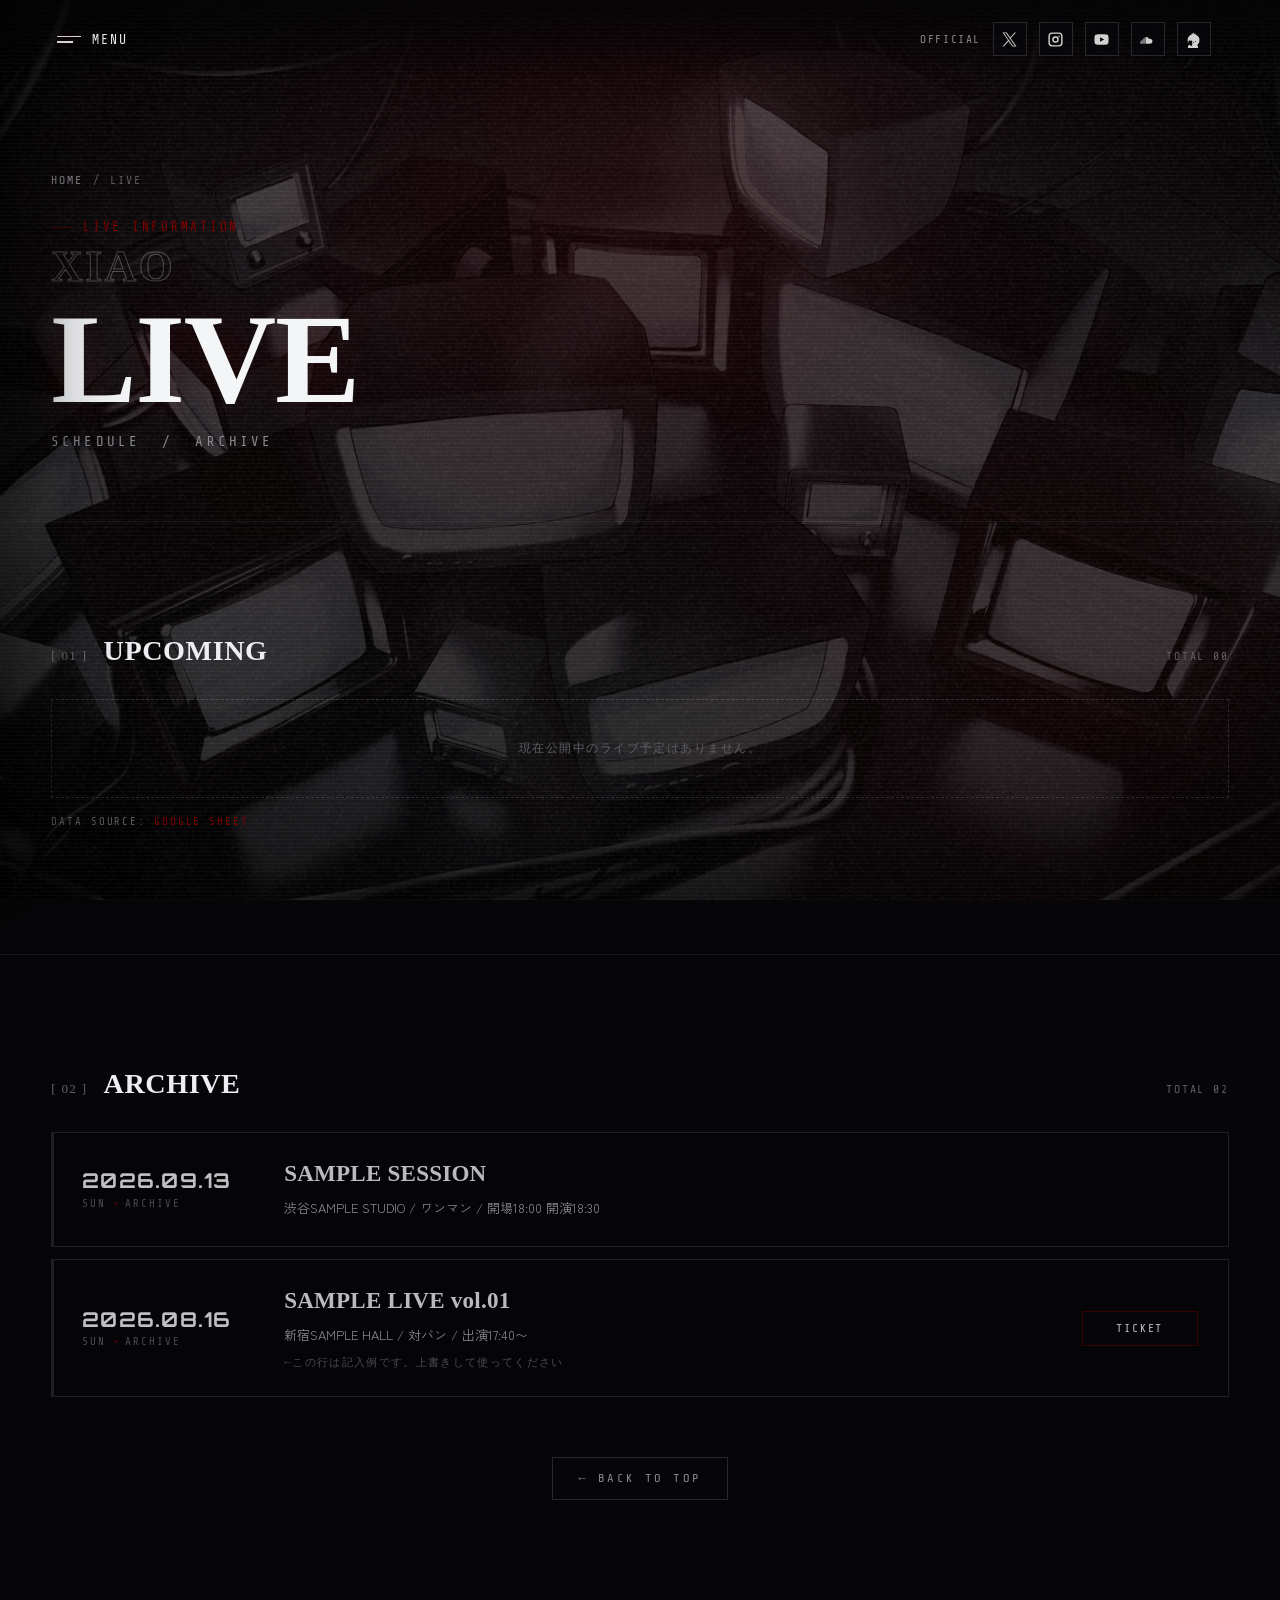
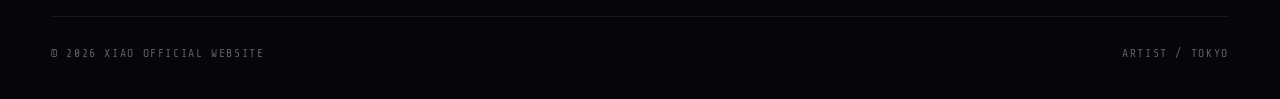
==== live.html @ 0576f621 "feat: Live / Movie / Profile / Contact ページを追加し、ライブ情報をスプレッドシート連携にする - 下層4ページを新設（既存トップの世界観・デザイントークンをその" ====
<!doctype html>
<html lang="ja">
  <head>
    <meta charset="UTF-8" />
    <meta name="viewport" content="width=device-width, initial-scale=1.0" />
    <title>Live | Xiao</title>
    <meta name="description" content="Xiao のライブ出演予定と過去のライブ情報。" />
    <meta property="og:type" content="website" />
    <meta property="og:site_name" content="Xiao Official" />
    <meta property="og:title" content="Live | Xiao" />
    <meta property="og:description" content="Xiao のライブ出演予定と過去のライブ情報。" />
    <meta property="og:url" content="https://xiao-official.com/live.html" />
    <meta property="og:image" content="https://xiao-official.com/images/XiaoOGP.png" />
    <meta name="twitter:card" content="summary_large_image" />
    <meta name="twitter:title" content="Live | Xiao" />
    <meta name="twitter:description" content="Xiao のライブ出演予定と過去のライブ情報。" />
    <meta name="twitter:image" content="https://xiao-official.com/images/XiaoOGP.png" />
    <link rel="canonical" href="https://xiao-official.com/live.html" />
    <link rel="icon" href="assets/profile.jpg" />
    <link rel="apple-touch-icon" href="assets/profile.jpg" />
    <link rel="preconnect" href="https://fonts.googleapis.com" />
    <link rel="preconnect" href="https://fonts.gstatic.com" crossorigin />
    <link
      href="https://fonts.googleapis.com/css2?family=Orbitron:wght@500;700;800&family=Oxanium:wght@500;700;800&family=Share+Tech+Mono&family=Zen+Kaku+Gothic+New:wght@400;500;700&display=swap"
      rel="stylesheet"
    />
    <link rel="stylesheet" href="styles.css" />
    <link rel="stylesheet" href="pages.css" />
  </head>
  <body>
    <!-- background photo + ambient texture -->
    <div class="bg-photo" aria-hidden="true"></div>
    <canvas class="fx fx--static" id="staticCanvas" aria-hidden="true"></canvas>
    <div class="fx fx--grain" aria-hidden="true"></div>
    <div class="fx fx--scan" aria-hidden="true"></div>
    <div class="fx fx--vignette" aria-hidden="true"></div>

    <!-- header -->
    <header class="site-header">
      <button class="menu-button" id="menuButton" type="button" aria-label="メニュー" aria-controls="sidebar" aria-expanded="false">
        <span class="bars" aria-hidden="true"><i></i><i></i></span>
        <span>Menu</span>
      </button>
      <nav class="official-links" aria-label="SNSリンク">
        <span class="label">Official</span>
        <a href="https://x.com/xiao__0x" aria-label="X" target="_blank" rel="noopener">
          <svg viewBox="0 0 24 24" aria-hidden="true"><path d="M13.8 10.4 21.1 2h-1.8l-6.3 7.2L8 2H2.2l7.7 11.2L2.2 22h1.8l6.7-7.7 5.4 7.7h5.8l-8.1-11.6Zm-2.4 2.7-.8-1.1L4.4 3.3h2.8l4.9 7 .8 1.1 6.7 9.4h-2.8l-5.4-7.7Z"/></svg>
        </a>
        <a href="https://www.instagram.com/xia__o0/" aria-label="Instagram" target="_blank" rel="noopener">
          <svg viewBox="0 0 24 24" aria-hidden="true"><path d="M7.4 2h9.2A5.4 5.4 0 0 1 22 7.4v9.2a5.4 5.4 0 0 1-5.4 5.4H7.4A5.4 5.4 0 0 1 2 16.6V7.4A5.4 5.4 0 0 1 7.4 2Zm0 2A3.4 3.4 0 0 0 4 7.4v9.2A3.4 3.4 0 0 0 7.4 20h9.2a3.4 3.4 0 0 0 3.4-3.4V7.4A3.4 3.4 0 0 0 16.6 4H7.4Zm4.6 3.4A4.6 4.6 0 1 1 7.4 12 4.6 4.6 0 0 1 12 7.4Zm0 2A2.6 2.6 0 1 0 14.6 12 2.6 2.6 0 0 0 12 9.4Zm5-2.8a1.1 1.1 0 1 1-1.1 1.1A1.1 1.1 0 0 1 17 6.6Z"/></svg>
        </a>
        <a href="https://youtube.com/@xiao_bzx" aria-label="YouTube" target="_blank" rel="noopener">
          <svg viewBox="0 0 24 24" aria-hidden="true"><path d="M21.6 7.2a3 3 0 0 0-2.1-2.1C17.6 4.6 12 4.6 12 4.6s-5.6 0-7.5.5a3 3 0 0 0-2.1 2.1A31.2 31.2 0 0 0 2 12a31.2 31.2 0 0 0 .4 4.8 3 3 0 0 0 2.1 2.1c1.9.5 7.5.5 7.5.5s5.6 0 7.5-.5a3 3 0 0 0 2.1-2.1A31.2 31.2 0 0 0 22 12a31.2 31.2 0 0 0-.4-4.8ZM10 15.3V8.7l5.8 3.3L10 15.3Z"/></svg>
        </a>
        <a href="https://soundcloud.com/user-546744269" aria-label="SoundCloud" target="_blank" rel="noopener">
          <svg viewBox="0 0 24 24" aria-hidden="true"><path d="M9.2 8.7c.4-.2.8-.3 1.3-.3 1.6 0 3 1.1 3.4 2.7.5-.2 1-.3 1.5-.3 2 0 3.6 1.6 3.6 3.6S17.4 18 15.4 18H9.2V8.7Zm-1.5.9h.8V18h-.8V9.6Zm-1.4 1.1h.8V18h-.8v-7.3Zm-1.4 1.2h.8V18h-.8v-6.1Zm-1.4 1.5h.8V18h-.8v-4.6Zm-1.4 1.2h.8V18h-.8v-3.4Z"/></svg>
        </a>
        <a class="tc" href="https://twitcasting.tv/_01xxxo" aria-label="TwitCasting" target="_blank" rel="noopener">
          <span class="tc-icon" aria-hidden="true"></span>
        </a>
      </nav>
    </header>

    <!-- slide-in sidebar -->
    <div class="nav-backdrop" id="navBackdrop" aria-hidden="true"></div>
    <aside class="sidebar" id="sidebar" aria-label="メニュー" aria-hidden="true">
      <div class="sidebar__top">
        <span class="sidebar__brand">XI<span class="hero__accent">A</span>O</span>
        <button class="sidebar__close" id="navClose" type="button" aria-label="閉じる"><span>Close</span><i aria-hidden="true"></i></button>
      </div>
      <nav class="sidebar__nav">
        <a href="index.html" data-nav><span class="sidebar__idx">00</span>Home</a>
        <a href="profile.html" data-nav><span class="sidebar__idx">01</span>Profile</a>
        <a href="movie.html" data-nav><span class="sidebar__idx">02</span>Movie</a>
        <a href="live.html" data-nav aria-current="page"><span class="sidebar__idx">03</span>Live</a>
        <a href="contact.html" data-nav><span class="sidebar__idx">04</span>Contact</a>
      </nav>
      <div class="sidebar__foot">
        <span class="sidebar__label">Official Account</span>
        <div class="sidebar__sns">
          <a href="https://x.com/xiao__0x" aria-label="X" target="_blank" rel="noopener"><svg viewBox="0 0 24 24" aria-hidden="true"><path d="M13.8 10.4 21.1 2h-1.8l-6.3 7.2L8 2H2.2l7.7 11.2L2.2 22h1.8l6.7-7.7 5.4 7.7h5.8l-8.1-11.6Zm-2.4 2.7-.8-1.1L4.4 3.3h2.8l4.9 7 .8 1.1 6.7 9.4h-2.8l-5.4-7.7Z"/></svg></a>
          <a href="https://www.instagram.com/xia__o0/" aria-label="Instagram" target="_blank" rel="noopener"><svg viewBox="0 0 24 24" aria-hidden="true"><path d="M7.4 2h9.2A5.4 5.4 0 0 1 22 7.4v9.2a5.4 5.4 0 0 1-5.4 5.4H7.4A5.4 5.4 0 0 1 2 16.6V7.4A5.4 5.4 0 0 1 7.4 2Zm0 2A3.4 3.4 0 0 0 4 7.4v9.2A3.4 3.4 0 0 0 7.4 20h9.2a3.4 3.4 0 0 0 3.4-3.4V7.4A3.4 3.4 0 0 0 16.6 4H7.4Zm4.6 3.4A4.6 4.6 0 1 1 7.4 12 4.6 4.6 0 0 1 12 7.4Zm0 2A2.6 2.6 0 1 0 14.6 12 2.6 2.6 0 0 0 12 9.4Zm5-2.8a1.1 1.1 0 1 1-1.1 1.1A1.1 1.1 0 0 1 17 6.6Z"/></svg></a>
          <a href="https://youtube.com/@xiao_bzx" aria-label="YouTube" target="_blank" rel="noopener"><svg viewBox="0 0 24 24" aria-hidden="true"><path d="M21.6 7.2a3 3 0 0 0-2.1-2.1C17.6 4.6 12 4.6 12 4.6s-5.6 0-7.5.5a3 3 0 0 0-2.1 2.1A31.2 31.2 0 0 0 2 12a31.2 31.2 0 0 0 .4 4.8 3 3 0 0 0 2.1 2.1c1.9.5 7.5.5 7.5.5s5.6 0 7.5-.5a3 3 0 0 0 2.1-2.1A31.2 31.2 0 0 0 22 12a31.2 31.2 0 0 0-.4-4.8ZM10 15.3V8.7l5.8 3.3L10 15.3Z"/></svg></a>
          <a href="https://soundcloud.com/user-546744269" aria-label="SoundCloud" target="_blank" rel="noopener"><svg viewBox="0 0 24 24" aria-hidden="true"><path d="M9.2 8.7c.4-.2.8-.3 1.3-.3 1.6 0 3 1.1 3.4 2.7.5-.2 1-.3 1.5-.3 2 0 3.6 1.6 3.6 3.6S17.4 18 15.4 18H9.2V8.7Zm-1.5.9h.8V18h-.8V9.6Zm-1.4 1.1h.8V18h-.8v-7.3Zm-1.4 1.2h.8V18h-.8v-6.1Zm-1.4 1.5h.8V18h-.8v-4.6Zm-1.4 1.2h.8V18h-.8v-3.4Z"/></svg></a>
          <a class="tc" href="https://twitcasting.tv/_01xxxo" aria-label="TwitCasting" target="_blank" rel="noopener"><span class="tc-icon" aria-hidden="true"></span></a>
        </div>
      </div>
    </aside>

    <main id="top">
      <!-- page hero -->
      <section class="page-hero wrap" aria-labelledby="page-title">
        <p class="crumbs"><a href="index.html">Home</a><span>/</span><span>Live</span></p>
        <p class="page-hero__eyebrow">Live Information</p>
        <h1 class="page-hero__title" id="page-title">
          <span class="ghost">XIAO</span>LIVE
        </h1>
        <p class="page-hero__sub">Schedule &nbsp;/&nbsp; Archive</p>
      </section>

      <!-- upcoming -->
      <section class="section section--line" aria-labelledby="upcoming-h">
        <div class="wrap">
          <div class="list-head">
            <div class="sec-head" style="margin: 0">
              <span class="idx">[ 01 ]</span>
              <h2 id="upcoming-h">Upcoming</h2>
            </div>
            <span class="count">TOTAL <span data-live-count="upcoming">--</span></span>
          </div>
          <ul class="live-list" data-live-list="upcoming" aria-label="出演予定のライブ">
            <li><div class="live-empty">Loading…</div></li>
          </ul>
          <p class="data-source" data-live-source></p>
        </div>
      </section>

      <!-- archive -->
      <section class="section section--line" aria-labelledby="archive-h">
        <div class="wrap">
          <div class="list-head">
            <div class="sec-head" style="margin: 0">
              <span class="idx">[ 02 ]</span>
              <h2 id="archive-h">Archive</h2>
            </div>
            <span class="count">TOTAL <span data-live-count="past">--</span></span>
          </div>
          <ul class="live-list" data-live-list="past" aria-label="過去のライブ"></ul>

          <div class="page-back">
            <a href="index.html">← Back to Top</a>
          </div>
        </div>
      </section>

      <footer class="site-foot wrap">
        <span>© 2026 XIAO OFFICIAL WEBSITE</span>
        <span>ARTIST / TOKYO</span>
      </footer>
    </main>

    <script src="common.js"></script>
    <script src="live.js"></script>
  </body>
</html>
---- styles.css ----
﻿/* =========================================================
   ARTIST SITE — dark / cyber / grain
   Design system
   ========================================================= */

:root {
  --bg: #060507;
  --bg-soft: #0b0b0f;
  --panel: rgba(9, 9, 12, 0.66);
  --line: rgba(238, 240, 244, 0.14);
  --line-soft: rgba(238, 240, 244, 0.08);
  --text: #edeef1;
  --muted: #8b8990;
  --muted-dim: #5f5e64;
  --blue: #820101;
  --blue-dim: rgba(130, 1, 1, 0.5);
  --red: #820101;

  --font-display: "Oxanium", "Zen Kaku Gothic New", sans-serif;
  --font-orbitron: "Orbitron", "Oxanium", sans-serif;
  --font-heading: "DNP秀英初号明朝", "DNP Shuei Mincho Pr6N", "Yu Mincho", serif;
  --font-mono: "Share Tech Mono", monospace;
  --font-body: "Zen Kaku Gothic New", "Noto Sans JP", sans-serif;

  --ease: cubic-bezier(0.22, 1, 0.36, 1);
  --maxw: 1180px;
}

* { box-sizing: border-box; }

html { scroll-behavior: smooth; scroll-padding-top: 96px; }

body {
  margin: 0;
  min-height: 100vh;
  color: var(--text);
  background: var(--bg);
  font-family: var(--font-body);
  font-feature-settings: "palt" 1;
  -webkit-font-smoothing: antialiased;
  overflow-x: hidden;
}

a, button { color: inherit; font: inherit; }
a { text-decoration: none; }
button { border: 0; background: none; cursor: pointer; }
img { display: block; max-width: 100%; }
h1, h2 { font-family: var(--font-heading); }

::selection { background: rgba(130, 1, 1, 0.28); color: #fff; }

/* ---------- background photo + ambient layers ---------- */
.bg-photo {
  position: fixed;
  inset: 0;
  z-index: 0;
  pointer-events: none;
  background:
    linear-gradient(rgba(9, 3, 4, 0.72), rgba(6, 2, 3, 0.86)),
    radial-gradient(ellipse 95% 75% at 50% 34%, rgba(168, 20, 26, 0.3), transparent 60%),
    url("assets/bg-tvs.jpg");
  background-color: var(--bg);
  background-position: center, 50% 34%, center;
  background-size: auto, auto, cover;
  background-repeat: no-repeat;
  filter: saturate(0.7) contrast(1.06) hue-rotate(-8deg);
}

.fx { position: fixed; inset: 0; width: 100%; height: 100%; pointer-events: none; }

.fx--static { z-index: 1; opacity: 0.26; mix-blend-mode: screen; }

.fx--grain {
  z-index: 2;
  opacity: 0.5;
  mix-blend-mode: overlay;
  background-image: url("noise.svg");
  background-size: 220px 220px;
  animation: grain-shift 0.9s steps(4) infinite;
}

.fx--scan {
  z-index: 3;
  mix-blend-mode: screen;
  background:
    radial-gradient(circle at 50% 18%, rgba(130, 1, 1, 0.1), transparent 40%),
    radial-gradient(circle at 82% 78%, rgba(130, 1, 1, 0.08), transparent 32%),
    repeating-linear-gradient(0deg, rgba(255, 255, 255, 0.035) 0 1px, transparent 1px 4px);
}

.fx--vignette {
  z-index: 4;
  background: radial-gradient(ellipse 120% 90% at 50% 42%, transparent 52%, rgba(0, 0, 0, 0.72) 100%);
}

@keyframes grain-shift {
  0% { transform: translate(0, 0); }
  25% { transform: translate(-3%, 2%); }
  50% { transform: translate(2%, -3%); }
  75% { transform: translate(-2%, -1%); }
  100% { transform: translate(1%, 2%); }
}

/* ---------- intro loader ---------- */
.intro {
  position: fixed;
  inset: 0;
  z-index: 60;
  display: grid;
  place-items: center;
  background: #050406;
  transition: opacity 0.7s var(--ease);
}
.intro.is-hidden { opacity: 0; pointer-events: none; }

.intro__inner {
  position: relative;
  width: min(560px, 84vw);
  text-align: left;
}
.intro__bar {
  height: 1px;
  width: 100%;
  background: var(--line);
  position: relative;
  overflow: hidden;
}
.intro__bar::after {
  content: "";
  position: absolute;
  inset: 0;
  width: var(--p, 0%);
  background: linear-gradient(90deg, var(--blue-dim), var(--blue));
  box-shadow: 0 0 14px rgba(130, 1, 1, 0.5);
  transition: width 0.12s linear;
}
.intro__meta {
  display: flex;
  justify-content: space-between;
  align-items: baseline;
  margin-bottom: 14px;
  font-family: var(--font-mono);
  font-size: clamp(0.78rem, 1vw, 0.94rem);
  letter-spacing: 0.18em;
  color: var(--muted);
}
.intro__count { color: var(--blue); }
.intro__name {
  margin-top: 22px;
  font-family: var(--font-heading);
  font-weight: 800;
  font-size: clamp(2.2rem, 8vw, 4.4rem);
  letter-spacing: 0.04em;
  text-transform: uppercase;
  color: #fff;
  opacity: 0;
  transform: translateY(8px);
  animation: intro-name 0.9s var(--ease) 0.25s forwards;
}
.intro__accent { color: var(--blue); }
@keyframes intro-name { to { opacity: 1; transform: none; } }

/* ---------- header ---------- */
.site-header {
  position: fixed;
  inset: 0 0 auto;
  z-index: 30;
  display: grid;
  grid-template-columns: auto 1fr auto;
  align-items: center;
  gap: 18px;
  padding: 22px clamp(16px, 4vw, 56px);
  background: linear-gradient(180deg, rgba(5, 4, 6, 0.86), rgba(5, 4, 6, 0));
}

.menu-button {
  display: inline-flex;
  align-items: center;
  gap: 11px;
  font-family: var(--font-mono);
  font-size: clamp(0.82rem, 1vw, 1rem);
  letter-spacing: 0.16em;
  text-transform: uppercase;
  color: var(--text);
}
.menu-button .bars {
  display: grid;
  gap: 4px;
}
.menu-button .bars i {
  display: block;
  width: 24px;
  height: 1.5px;
  background: var(--text);
  box-shadow: 0 0 8px rgba(130, 1, 1, 0.45);
}
.menu-button .bars i:nth-child(2) { width: 16px; }

.brand {
  justify-self: center;
  font-family: var(--font-display);
  font-weight: 800;
  font-size: clamp(1.05rem, 1.2vw, 1.25rem);
  letter-spacing: 0.32em;
  text-transform: uppercase;
  color: rgba(255, 255, 255, 0.92);
  padding-left: 0.32em;
}

.official-links {
  display: flex;
  align-items: center;
  gap: 12px;
  justify-self: end;
}
.official-links .label {
  font-family: var(--font-mono);
  font-size: clamp(0.7rem, 0.78vw, 0.82rem);
  letter-spacing: 0.14em;
  color: var(--muted);
  text-transform: uppercase;
}
.official-links a {
  display: grid;
  place-items: center;
  width: 34px;
  height: 34px;
  border: 1px solid var(--line);
  background: rgba(9, 9, 12, 0.5);
  color: rgba(255, 255, 255, 0.82);
  transition: border-color 0.25s var(--ease), color 0.25s var(--ease), background 0.25s var(--ease);
}
.official-links a:hover {
  border-color: var(--blue);
  color: #fff;
  background: rgba(130, 1, 1, 0.1);
}
.official-links svg { width: 17px; height: 17px; fill: currentColor; }

.tc-icon {
  display: inline-block;
  width: 17px;
  height: 17px;
  background: currentColor;
  -webkit-mask: url("images/twitcasting.png") no-repeat center / contain;
  mask: url("images/twitcasting.png") no-repeat center / contain;
}

/* ---------- shell ---------- */
main { position: relative; z-index: 5; }
.wrap { width: min(var(--maxw), calc(100% - clamp(32px, 8vw, 120px))); margin-inline: auto; }

.kicker {
  margin: 0 0 10px;
  font-family: var(--font-mono);
  font-size: clamp(0.8rem, 0.95vw, 0.96rem);
  letter-spacing: 0.22em;
  text-transform: uppercase;
  color: var(--blue);
  display: inline-flex;
  align-items: center;
  gap: 10px;
}
.kicker::before {
  content: "";
  width: 22px;
  height: 1px;
  background: var(--blue-dim);
}

/* ---------- hero ---------- */
.hero {
  position: relative;
  min-height: 100svh;
  display: grid;
  align-content: center;
  padding: 132px 0 80px;
}
.hero__date {
  margin: 0 0 18px;
  font-family: var(--font-mono);
  font-size: clamp(0.86rem, 1vw, 1.05rem);
  letter-spacing: 0.2em;
  color: var(--muted);
}
.hero__title {
  margin: 0;
  font-family: var(--font-heading);
  font-weight: 800;
  font-size: clamp(3rem, 12.5vw, 11rem);
  line-height: 0.84;
  letter-spacing: -0.01em;
  text-transform: uppercase;
}
.hero__title .ln { display: block; }
.hero__title .ln--ghost {
  -webkit-text-stroke: 1px rgba(237, 238, 241, 0.34);
  letter-spacing: 0.05em;
  color: transparent;
  text-shadow: none;
}
.hero__title .ln--solid {
  font-family: var(--font-heading);
  margin-left: -4px;
  padding-top: 10px;
  color: #f4f5f7;
  text-shadow: 0 0 38px rgba(130, 1, 1, 0.22);
}
.hero__accent { color: var(--blue); }
.hero__sub {
  margin: 4px 0 0;
  font-family: var(--font-mono);
  font-size: clamp(0.82rem, 1.4vw, 1rem);
  letter-spacing: 0.24em;
  text-transform: uppercase;
  color: var(--muted);
}
.hero__sub b { color: var(--blue); font-weight: 400; }

/* diagonal mark */
.mark {
  position: absolute;
  top: clamp(120px, 18vh, 220px);
  right: clamp(8px, 4vw, 60px);
  width: clamp(84px, 12vw, 150px);
  aspect-ratio: 1;
  display: grid;
  place-items: center;
  color: var(--blue);
  transform: rotate(16deg);
}
.mark__ring {
  position: absolute;
  inset: 0;
  border: 1px solid rgba(130, 1, 1, 0.5);
  animation: mark-spin 22s linear infinite;
}
.mark__ring::before,
.mark__ring::after {
  content: "";
  position: absolute;
  background: rgba(130, 1, 1, 0.5);
}
.mark__ring::before { inset: 50% 0 auto; height: 1px; }
.mark__ring::after { inset: 0 50% auto auto; width: 1px; }
.mark__core {
  width: 26%;
  aspect-ratio: 1;
  border: 1px solid var(--blue);
  transform: rotate(45deg);
  box-shadow: 0 0 16px rgba(130, 1, 1, 0.4);
}
.mark__txt {
  position: absolute;
  bottom: -22px;
  left: 0;
  font-family: var(--font-mono);
  font-size: clamp(0.6rem, 0.7vw, 0.72rem);
  letter-spacing: 0.18em;
  color: var(--muted-dim);
  white-space: nowrap;
  transform: rotate(-16deg);
}
@keyframes mark-spin { to { transform: rotate(360deg); } }

/* ---------- section frame ---------- */
.section { padding: clamp(64px, 9vw, 130px) 0; }
.section--line { border-top: 1px solid var(--line-soft); }

.sec-head { display: flex; align-items: baseline; gap: 16px; margin-bottom: clamp(28px, 5vw, 56px); }
.sec-head h2 {
  margin: 0;
  font-family: var(--font-heading);
  font-weight: 700;
  font-size: clamp(25px, 2.4vw, 34px);
  letter-spacing: 0.02em;
  text-transform: uppercase;
  line-height: 1;
}
.sec-head .idx {
  font-family: var(--font-heading);
  font-size: clamp(0.82rem, 1vw, 1rem);
  color: rgba(180, 176, 184, 0.55);
  letter-spacing: 0.1em;
}

/* ---------- profile ---------- */
.profile { display: grid; grid-template-columns: minmax(0, 360px) minmax(0, 1fr); gap: clamp(28px, 6vw, 80px); align-items: center; }
.profile__photo {
  position: relative;
  aspect-ratio: 1;
  border: 1px solid var(--line);
  overflow: hidden;
  background:
    linear-gradient(135deg, rgba(130, 1, 1, 0.08), transparent 50%),
    repeating-linear-gradient(135deg, rgba(255,255,255,0.045) 0 2px, transparent 2px 9px),
    var(--bg-soft);
  filter: saturate(0.9) contrast(1.04);
}
.profile__photo::after {
  content: "PROFILE / 1:1";
  position: absolute;
  left: 12px;
  bottom: 10px;
  font-family: var(--font-mono);
  font-size: clamp(0.66rem, 0.76vw, 0.78rem);
  letter-spacing: 0.16em;
  color: var(--muted-dim);
}
.profile__photo img { position: relative; z-index: 1; width: 100%; height: 100%; object-fit: cover; }
.profile__photo:has(img)::after { display: none; }
.profile__corner { position: absolute; top: 10px; right: 10px; width: 18px; height: 18px; border-top: 1px solid var(--blue); border-right: 1px solid var(--blue); }

.profile__title {
  margin: 6px 0 18px;
  font-family: var(--font-heading);
  font-weight: 700;
  font-size: clamp(1.5rem, 3.4vw, 2.8rem);
  line-height: 1.12;
  letter-spacing: 0.01em;
}
.profile__body { margin: 0; max-width: 56ch; color: rgba(237, 238, 241, 0.78); font-family: "fot-cezanne-pron", var(--font-body); font-feature-settings: "palt"; line-height: 2.1; font-size: clamp(0.70rem, 1.08vw, 1.12rem); }
.profile__tags { display: flex; flex-wrap: wrap; gap: 8px; margin-top: 24px; }
.profile__tags span {
  font-family: var(--font-mono);
  font-size: clamp(0.72rem, 0.84vw, 0.86rem);
  letter-spacing: 0.12em;
  color: var(--muted);
  border: 1px solid var(--line);
  padding: 5px 11px;
}

/* ---------- movie / youtube ---------- */
.movie__top { display: flex; align-items: flex-end; justify-content: space-between; gap: 18px 28px; flex-wrap: wrap; margin-bottom: 20px; }
.movie__top > div { flex: 1 1 auto; min-width: 0; }
.movie__now { font-family: var(--font-mono); font-size: clamp(0.78rem, 1vw, 0.94rem); letter-spacing: 0.18em; text-transform: uppercase; color: var(--blue); }
.movie__title { margin: 4px 0 0; font-family: var(--font-heading); font-weight: 700; font-size: clamp(1.2rem, 2.6vw, 2.2rem); line-height: 1.05; letter-spacing: 0.04em; }

.movie__frame {
  position: relative;
  border: 1px solid var(--line);
  overflow: hidden;
  background: #000;
  box-shadow: 0 30px 90px rgba(0, 0, 0, 0.55);
}
.movie__frame::before { content: ""; display: block; padding-top: 56.25%; }
.movie__frame iframe, .movie__frame #ytplayer { position: absolute; inset: 0; width: 100%; height: 100%; border: 0; }
.movie__frame .corner { position: absolute; width: 22px; height: 22px; z-index: 2; pointer-events: none; }
.movie__frame .corner.tl { top: 8px; left: 8px; border-top: 1px solid var(--blue-dim); border-left: 1px solid var(--blue-dim); }
.movie__frame .corner.br { bottom: 8px; right: 8px; border-bottom: 1px solid var(--blue-dim); border-right: 1px solid var(--blue-dim); }

.rail { --rail-gap: 12px; overflow: hidden; margin-top: 2px; padding-block: 8px 2px; touch-action: pan-y; -webkit-mask-image: linear-gradient(90deg, transparent, #000 4%, #000 96%, transparent); mask-image: linear-gradient(90deg, transparent, #000 4%, #000 96%, transparent); }
.rail__track { display: flex; gap: var(--rail-gap); width: max-content; animation: rail-flow 72s linear infinite; }
@media (hover: hover) {
  .rail:hover .rail__track { animation-play-state: paused; }
}
.rail.is-dragging .rail__track { cursor: grabbing; }
@keyframes rail-flow { to { transform: translateX(calc(-50% - (var(--rail-gap) / 2))); } }

.thumb {
  flex: 0 0 clamp(200px, 22vw, 290px);
  display: grid;
  grid-template-rows: auto 48px;
  border: 1px solid var(--line);
  background: rgba(9, 9, 12, 0.5);
  color: var(--text);
  text-align: left;
  transition: border-color 0.25s var(--ease), transform 0.25s var(--ease);
}
.thumb:hover { transform: translateY(-3px); }
.thumb:hover, .thumb.is-active { border-color: var(--blue); }
.thumb.is-active { box-shadow: inset 0 0 0 1px rgba(130, 1, 1, 0.4); }
.thumb__img { display: block; width: 100%; aspect-ratio: 16/9; background: var(--thumb) center / cover, var(--bg-soft); filter: saturate(0.78) contrast(1.06); position: relative; }
.thumb__img::after { content: ""; position: absolute; inset: 0; background: linear-gradient(180deg, transparent 55%, rgba(9, 9, 12, 0.5)); }
.thumb__cap { display: flex; align-items: center; min-width: 0; height: 48px; gap: 8px; padding: 10px 11px 0; border-top: 1px solid rgba(238, 240, 244, 0.05); background: rgba(9, 9, 12, 0.5); font-family: var(--font-display); font-size: clamp(0.8rem, 0.95vw, 0.96rem); line-height: 1; white-space: nowrap; overflow: hidden; position: relative; z-index: 1; }
.thumb__cap::before { content: "▷"; color: var(--blue); font-size: clamp(0.7rem, 0.78vw, 0.82rem); flex: 0 0 auto; }
.thumb__title { display: block; min-width: 0; overflow: hidden; text-overflow: ellipsis; }

/* ---------- gallery (horizontal slide — sou) ---------- */
.gallery {
  display: grid;
  grid-auto-flow: column;
  grid-auto-columns: clamp(220px, 30vw, 380px);
  gap: clamp(12px, 2vw, 22px);
  overflow-x: auto;
  scroll-snap-type: x mandatory;
  padding-bottom: 18px;
  cursor: grab;
  scrollbar-width: none;
}
.gallery::-webkit-scrollbar { display: none; }
.gallery.is-drag { cursor: grabbing; scroll-snap-type: none; }
.shot {
  scroll-snap-align: start;
  aspect-ratio: 3/4;
  position: relative;
  border: 1px solid var(--line);
  overflow: hidden;
  background:
    repeating-linear-gradient(135deg, rgba(255,255,255,0.04) 0 2px, transparent 2px 10px),
    var(--bg-soft);
  filter: saturate(0.9) contrast(1.04);
}
.shot img { width: 100%; height: 100%; object-fit: cover; }
.shot__no { position: absolute; top: 10px; left: 12px; font-family: var(--font-mono); font-size: clamp(0.68rem, 0.78vw, 0.8rem); letter-spacing: 0.14em; color: var(--muted); }
.shot__cap { position: absolute; bottom: 10px; left: 12px; right: 12px; font-family: var(--font-mono); font-size: clamp(0.66rem, 0.76vw, 0.78rem); letter-spacing: 0.12em; color: var(--muted-dim); }
.gallery__hint { margin-top: 6px; font-family: var(--font-mono); font-size: clamp(0.72rem, 0.84vw, 0.86rem); letter-spacing: 0.16em; color: var(--muted-dim); }

/* ---------- contact ---------- */
.contact { display: grid; gap: 26px; }
.contact__mail {
  font-family: var(--font-heading);
  font-weight: 700;
  font-size: clamp(16px, 1.15vw, 19px);
  letter-spacing: 0.01em;
  color: var(--text);
  width: fit-content;
  border-bottom: 1px solid var(--blue-dim);
  padding-bottom: 2px;
  transition: color 0.25s var(--ease), border-color 0.25s var(--ease);
}
.contact__mail:hover { color: var(--blue); border-color: var(--blue); }
.contact__sns { display: flex; flex-wrap: wrap; gap: 10px; }
.contact__sns a {
  display: inline-flex;
  align-items: center;
  gap: 10px;
  padding: 12px 18px;
  border: 1px solid var(--line);
  background: rgba(9, 9, 12, 0.5);
  font-family: var(--font-mono);
  font-size: clamp(0.82rem, 1vw, 1rem);
  letter-spacing: 0.1em;
  text-transform: uppercase;
  color: var(--muted);
  transition: border-color 0.25s var(--ease), color 0.25s var(--ease);
}
.contact__sns a:hover { border-color: var(--blue); color: #fff; }
.contact__sns svg { width: 16px; height: 16px; fill: currentColor; }
.contact__sns .tc-icon { width: 16px; height: 16px; }

/* ---------- slide-in sidebar ---------- */
.nav-backdrop {
  position: fixed;
  inset: 0;
  z-index: 38;
  background: rgba(4, 2, 3, 0.62);
  backdrop-filter: blur(3px);
  -webkit-backdrop-filter: blur(3px);
  opacity: 0;
  pointer-events: none;
  transition: opacity 0.4s var(--ease);
}
body.nav-open .nav-backdrop { opacity: 1; pointer-events: auto; }

.sidebar {
  position: fixed;
  top: 0;
  left: 0;
  z-index: 40;
  width: min(400px, 87vw);
  height: 100%;
  display: flex;
  flex-direction: column;
  padding: 26px clamp(22px, 4vw, 40px) 34px;
  background:
    linear-gradient(rgba(9, 3, 4, 0.97), rgba(11, 3, 4, 0.97)),
    url("noise.svg") repeat;
  background-size: auto, 200px 200px;
  border-right: 1px solid rgba(130, 1, 1, 0.32);
  box-shadow: 32px 0 90px rgba(0, 0, 0, 0.62);
  transform: translateX(-101%);
  transition: transform 0.5s var(--ease);
  overflow-y: auto;
}
.sidebar::before {
  content: "";
  position: absolute;
  inset: 0 0 0 auto;
  width: 2px;
  background: linear-gradient(180deg, transparent, var(--blue), transparent);
  opacity: 0.5;
}
body.nav-open .sidebar { transform: none; }

.sidebar__top { display: flex; align-items: center; justify-content: space-between; }
.sidebar__brand {
  font-family: var(--font-display);
  font-weight: 800;
  font-size: clamp(1.1rem, 1.25vw, 1.3rem);
  letter-spacing: 0.34em;
  text-transform: uppercase;
  color: #fff;
  padding-left: 0.34em;
}
.sidebar__brand .hero__accent {
  font: inherit;
  font-size: 1em;
  line-height: inherit;
  letter-spacing: inherit;
}
.sidebar__close {
  display: inline-flex;
  align-items: center;
  gap: 9px;
  font-family: var(--font-mono);
  font-size: clamp(0.74rem, 0.86vw, 0.9rem);
  letter-spacing: 0.16em;
  text-transform: uppercase;
  color: var(--muted);
  transition: color 0.25s var(--ease);
}
.sidebar__close i {
  position: relative;
  width: 14px;
  height: 14px;
}
.sidebar__close i::before,
.sidebar__close i::after {
  content: "";
  position: absolute;
  top: 50%;
  left: 0;
  width: 100%;
  height: 1.5px;
  background: currentColor;
}
.sidebar__close i::before { transform: rotate(45deg); }
.sidebar__close i::after { transform: rotate(-45deg); }
.sidebar__close:hover { color: var(--blue); }

.sidebar__nav { display: flex; flex-direction: column; margin-top: clamp(34px, 6vh, 56px); }
.sidebar__nav a {
  display: flex;
  align-items: baseline;
  gap: 18px;
  padding: 18px 0;
  border-bottom: 1px solid var(--line-soft);
  font-family: var(--font-orbitron);
  font-weight: 700;
  font-size: clamp(15px, 2.4vw, 34px);
  letter-spacing: 0.02em;
  text-transform: uppercase;
  color: var(--text);
  transition: color 0.25s var(--ease), padding-left 0.3s var(--ease);
}
.sidebar__nav a:hover { color: var(--blue); padding-left: 12px; }
.sidebar__idx {
  font-family: var(--font-mono);
  font-size: clamp(0.82rem, 1vw, 1rem);
  letter-spacing: 0.1em;
  color: var(--muted-dim);
}

.sidebar__foot { margin-top: auto; padding-top: 34px; }
.sidebar__label {
  font-family: var(--font-mono);
  font-size: clamp(0.72rem, 0.84vw, 0.86rem);
  letter-spacing: 0.16em;
  text-transform: uppercase;
  color: var(--muted);
}
.sidebar__sns { display: flex; gap: 10px; margin-top: 14px; }
.sidebar__sns a {
  display: grid;
  place-items: center;
  width: 36px;
  height: 36px;
  border: 1px solid var(--line);
  background: rgba(9, 9, 12, 0.5);
  color: rgba(255, 255, 255, 0.82);
  transition: border-color 0.25s var(--ease), color 0.25s var(--ease), background 0.25s var(--ease);
}
.sidebar__sns a:hover { border-color: var(--blue); color: #fff; background: rgba(130, 1, 1, 0.12); }
.sidebar__sns svg { width: 18px; height: 18px; fill: currentColor; }
.sidebar__sns .tc-icon { width: 18px; height: 18px; }

/* menu button -> X while open */
body.nav-open .menu-button .bars i { width: 24px; }
body.nav-open .menu-button .bars i:first-child { transform: translateY(3px) rotate(45deg); }
body.nav-open .menu-button .bars i:last-child { transform: translateY(-3px) rotate(-45deg); }
.menu-button .bars i { transition: transform 0.3s var(--ease), width 0.3s var(--ease); }

/* ---------- footer ---------- */
.site-foot {
  position: relative;
  z-index: 5;
  display: flex;
  justify-content: space-between;
  flex-wrap: wrap;
  gap: 10px;
  padding: 30px 0 40px;
  border-top: 1px solid var(--line-soft);
  font-family: var(--font-mono);
  font-size: clamp(0.72rem, 0.84vw, 0.86rem);
  letter-spacing: 0.14em;
  color: var(--muted-dim);
  text-transform: uppercase;
}

/* ---------- responsive ---------- */
@media (max-width: 760px) {
  .bg-photo {
    background-position: center, 50% 34%, center top;
    background-size: auto, auto, auto 100svh;
  }

  .brand { display: none; }
  .official-links .label { display: none; }
  .site-header { grid-template-columns: auto 1fr; gap: 12px; padding: 16px 18px; }
  .official-links { gap: 8px; }
  .official-links a { width: 30px; height: 30px; }

  .hero { min-height: 92svh; padding: 116px 0 64px; }
  .mark { top: 86px; right: 6px; width: 76px; }
  .mark__txt { display: none; }

  .profile { grid-template-columns: 1fr; gap: 24px; }
  .profile__photo { width: min(260px, 70%); }

  .movie__frame {
    width: 100vw;
    margin-left: 50%;
    border-inline: 0;
    transform: translateX(-50%);
  }
  .rail {
    --rail-gap: 5px;
    width: 100vw;
    margin-left: 50%;
    transform: translateX(-50%);
  }
  .thumb {
    flex-basis: calc((100vw - 5px) / 2);
    grid-template-rows: auto 54px;
  }
  .thumb__cap {
    align-items: flex-end;
    height: 54px;
    padding: 10px 9px 11px;
    font-size: clamp(0.72rem, 0.84vw, 0.86rem);
  }

  .gallery { grid-auto-columns: 70%; }
  .contact__sns a { padding: 11px 14px; font-size: clamp(0.76rem, 0.9vw, 0.92rem); }
}
---- pages.css ----
/* =========================================================
   XIAO — sub pages (Live / Movie)
   styles.css のトークン・質感をそのまま使う追加レイヤー
   ========================================================= */

/* ---------- page hero (下層ページ共通) ---------- */
.page-hero {
  position: relative;
  padding: clamp(128px, 18vh, 210px) 0 clamp(40px, 6vw, 72px);
}
.page-hero__eyebrow {
  margin: 0 0 14px;
  font-family: var(--font-mono);
  font-size: clamp(0.78rem, 0.95vw, 0.94rem);
  letter-spacing: 0.22em;
  text-transform: uppercase;
  color: var(--blue);
  display: inline-flex;
  align-items: center;
  gap: 10px;
}
.page-hero__eyebrow::before {
  content: "";
  width: 22px;
  height: 1px;
  background: var(--blue-dim);
}
.page-hero__title {
  margin: 0;
  font-family: var(--font-heading);
  font-weight: 800;
  font-size: clamp(2.8rem, 10vw, 8rem);
  line-height: 0.84;
  letter-spacing: -0.01em;
  text-transform: uppercase;
  color: #f4f5f7;
  text-shadow: 0 0 38px rgba(130, 1, 1, 0.22);
}
.page-hero__title .ghost {
  display: block;
  -webkit-text-stroke: 1px rgba(237, 238, 241, 0.28);
  color: transparent;
  text-shadow: none;
  font-size: 0.34em;
  letter-spacing: 0.06em;
  margin-bottom: 0.5em;
}
.page-hero__sub {
  margin: 20px 0 0;
  font-family: var(--font-mono);
  font-size: clamp(0.8rem, 1.1vw, 1rem);
  letter-spacing: 0.22em;
  text-transform: uppercase;
  color: var(--muted);
}

/* パンくず / 戻り導線 */
.crumbs {
  display: flex;
  align-items: center;
  gap: 10px;
  margin-bottom: 22px;
  font-family: var(--font-mono);
  font-size: clamp(0.72rem, 0.84vw, 0.86rem);
  letter-spacing: 0.16em;
  text-transform: uppercase;
  color: var(--muted-dim);
}
.crumbs a { color: var(--muted); transition: color 0.25s var(--ease); }
.crumbs a:hover { color: var(--blue); }

/* ---------- セクション見出し（下層版） ---------- */
.list-head {
  display: flex;
  align-items: baseline;
  justify-content: space-between;
  gap: 16px;
  flex-wrap: wrap;
  margin-bottom: clamp(20px, 3vw, 34px);
}
.list-head h2 {
  margin: 0;
  font-family: var(--font-heading);
  font-weight: 700;
  font-size: clamp(22px, 2.2vw, 30px);
  letter-spacing: 0.02em;
  text-transform: uppercase;
  line-height: 1;
}
.list-head .count {
  font-family: var(--font-mono);
  font-size: clamp(0.72rem, 0.84vw, 0.86rem);
  letter-spacing: 0.16em;
  color: var(--muted-dim);
}

/* ---------- Live list ---------- */
.live-list { list-style: none; margin: 0; padding: 0; display: grid; gap: 12px; }

.live-item {
  position: relative;
  border: 1px solid var(--line);
  background: var(--panel);
  transition: border-color 0.25s var(--ease), transform 0.25s var(--ease);
}
.live-item::before {
  content: "";
  position: absolute;
  inset: 0 auto 0 0;
  width: 2px;
  background: linear-gradient(180deg, transparent, var(--blue), transparent);
  opacity: 0.55;
}
.live-item:hover { border-color: var(--blue); transform: translateY(-2px); }
.live-item.is-past { opacity: 0.78; }
.live-item.is-past::before { background: var(--line); opacity: 1; }
.live-item.is-past:hover { opacity: 0.85; }

.live-item__body {
  display: grid;
  grid-template-columns: minmax(0, 168px) minmax(0, 1fr) auto;
  gap: clamp(16px, 3vw, 34px);
  align-items: center;
  padding: clamp(18px, 2.4vw, 26px) clamp(18px, 2.6vw, 30px);
}

.live-date {
  display: grid;
  gap: 6px;
  font-family: var(--font-mono);
}
.live-date__ymd {
  font-family: var(--font-orbitron);
  font-weight: 700;
  font-size: clamp(1.05rem, 1.6vw, 1.42rem);
  letter-spacing: 0.06em;
  line-height: 1;
  color: #f4f5f7;
}
.live-date__meta {
  display: inline-flex;
  align-items: center;
  gap: 8px;
  font-size: clamp(0.68rem, 0.78vw, 0.8rem);
  letter-spacing: 0.18em;
  text-transform: uppercase;
  color: var(--muted-dim);
}
.live-date__meta .dot { width: 3px; height: 3px; background: var(--blue-dim); }

.live-title {
  margin: 0 0 8px;
  font-family: var(--font-heading);
  font-weight: 700;
  font-size: clamp(1.02rem, 1.8vw, 1.5rem);
  line-height: 1.25;
  letter-spacing: 0.01em;
}
.live-meta {
  margin: 0;
  font-family: var(--font-body);
  font-size: clamp(0.78rem, 1vw, 0.92rem);
  line-height: 1.9;
  color: rgba(237, 238, 241, 0.72);
}
.live-note {
  margin: 8px 0 0;
  font-family: var(--font-mono);
  font-size: clamp(0.7rem, 0.8vw, 0.8rem);
  letter-spacing: 0.12em;
  color: var(--muted-dim);
}

.live-actions { display: flex; flex-direction: column; gap: 8px; align-items: stretch; }
.live-btn {
  display: inline-flex;
  align-items: center;
  justify-content: center;
  gap: 8px;
  min-width: 116px;
  padding: 10px 16px;
  border: 1px solid var(--line);
  background: rgba(9, 9, 12, 0.5);
  font-family: var(--font-mono);
  font-size: clamp(0.72rem, 0.84vw, 0.84rem);
  letter-spacing: 0.16em;
  text-transform: uppercase;
  color: var(--muted);
  transition: border-color 0.25s var(--ease), color 0.25s var(--ease), background 0.25s var(--ease);
}
.live-btn:hover { border-color: var(--blue); color: #fff; background: rgba(130, 1, 1, 0.12); }
.live-btn--primary { border-color: var(--blue-dim); color: #f4f5f7; }

/* 告知ツイート埋め込み（Sheetsの告知ツイートURLから生成） */
.live-embed {
  display: grid;
  grid-template-columns: minmax(0, 210px) minmax(0, 1fr);
  gap: clamp(14px, 2vw, 22px);
  align-items: start;
  margin: 0 clamp(18px, 2.6vw, 30px) clamp(18px, 2.4vw, 26px);
  padding: 16px;
  border: 1px solid var(--line-soft);
  background: rgba(6, 5, 7, 0.5);
}
.live-embed__img {
  width: 100%;
  aspect-ratio: 4/3;
  object-fit: cover;
  border: 1px solid var(--line-soft);
  filter: saturate(0.85) contrast(1.05);
}
.live-embed__text {
  margin: 0;
  font-size: clamp(0.76rem, 0.92vw, 0.88rem);
  line-height: 1.95;
  color: rgba(237, 238, 241, 0.7);
  white-space: pre-wrap;
}
.live-embed__link {
  display: inline-block;
  margin-top: 12px;
  font-family: var(--font-mono);
  font-size: clamp(0.7rem, 0.8vw, 0.8rem);
  letter-spacing: 0.16em;
  text-transform: uppercase;
  color: var(--blue);
  border-bottom: 1px solid var(--blue-dim);
  padding-bottom: 2px;
}

/* 空状態 */
.live-empty {
  padding: clamp(26px, 4vw, 40px);
  border: 1px dashed var(--line);
  font-family: var(--font-mono);
  font-size: clamp(0.76rem, 0.9vw, 0.88rem);
  letter-spacing: 0.12em;
  color: var(--muted-dim);
  text-align: center;
}

/* データソース表示（Sheets連携の状態確認用） */
.data-source {
  margin-top: 18px;
  font-family: var(--font-mono);
  font-size: clamp(0.66rem, 0.76vw, 0.76rem);
  letter-spacing: 0.18em;
  text-transform: uppercase;
  color: var(--muted-dim);
}
.data-source b { color: var(--blue); font-weight: 400; }

/* ---------- Movie page ---------- */
.movie-hero-frame { margin-top: 6px; }

.movie-grid {
  display: grid;
  grid-template-columns: repeat(auto-fill, minmax(230px, 1fr));
  gap: clamp(10px, 1.6vw, 18px);
}
.movie-card {
  display: grid;
  grid-template-rows: auto auto;
  border: 1px solid var(--line);
  background: rgba(9, 9, 12, 0.5);
  color: var(--text);
  text-align: left;
  transition: border-color 0.25s var(--ease), transform 0.25s var(--ease);
}
.movie-card:hover { transform: translateY(-3px); border-color: var(--blue); }
.movie-card.is-active { border-color: var(--blue); box-shadow: inset 0 0 0 1px rgba(130, 1, 1, 0.4); }
.movie-card__img {
  position: relative;
  display: block;
  width: 100%;
  aspect-ratio: 16/9;
  background: var(--thumb) center / cover, var(--bg-soft);
  filter: saturate(0.78) contrast(1.06);
}
.movie-card__img::after {
  content: "";
  position: absolute;
  inset: 0;
  background: linear-gradient(180deg, transparent 55%, rgba(9, 9, 12, 0.55));
}
.movie-card__no {
  position: absolute;
  top: 8px;
  left: 10px;
  z-index: 1;
  font-family: var(--font-mono);
  font-size: clamp(0.66rem, 0.76vw, 0.76rem);
  letter-spacing: 0.14em;
  color: rgba(237, 238, 241, 0.7);
}
.movie-card__cap {
  display: flex;
  align-items: center;
  gap: 8px;
  min-height: 52px;
  padding: 10px 12px;
  border-top: 1px solid rgba(238, 240, 244, 0.05);
  font-family: var(--font-display);
  font-size: clamp(0.78rem, 0.92vw, 0.92rem);
  line-height: 1.4;
}
.movie-card__cap::before { content: "▷"; color: var(--blue); flex: 0 0 auto; font-size: 0.8em; }
.movie-card__title {
  display: -webkit-box;
  -webkit-line-clamp: 2;
  -webkit-box-orient: vertical;
  overflow: hidden;
}

/* ---------- Profile page ---------- */
.profile-page { align-items: start; }

.spec-list {
  display: grid;
  grid-template-columns: minmax(0, 128px) minmax(0, 1fr);
  gap: 0;
  margin: 30px 0 0;
  border-top: 1px solid var(--line-soft);
}
.spec-list dt,
.spec-list dd {
  margin: 0;
  padding: 13px 0;
  border-bottom: 1px solid var(--line-soft);
}
.spec-list dt {
  font-family: var(--font-mono);
  font-size: clamp(0.7rem, 0.82vw, 0.82rem);
  letter-spacing: 0.18em;
  text-transform: uppercase;
  color: var(--muted-dim);
}
.spec-list dd {
  font-size: clamp(0.8rem, 1vw, 0.94rem);
  line-height: 1.8;
  color: rgba(237, 238, 241, 0.82);
}

/* ---------- Contact page ---------- */
.contact-lead {
  margin: 0 0 30px;
  max-width: 56ch;
  font-size: clamp(0.8rem, 1.02vw, 0.98rem);
  line-height: 2.1;
  color: rgba(237, 238, 241, 0.74);
}
.contact-mail-box {
  display: inline-flex;
  flex-direction: column;
  gap: 10px;
  padding: clamp(20px, 3vw, 30px) clamp(22px, 3.4vw, 38px);
  border: 1px solid var(--line);
  background: var(--panel);
}
.contact-mail-box .label {
  font-family: var(--font-mono);
  font-size: clamp(0.7rem, 0.82vw, 0.82rem);
  letter-spacing: 0.2em;
  text-transform: uppercase;
  color: var(--blue);
}
.contact-note {
  margin: 26px 0 0;
  font-family: var(--font-mono);
  font-size: clamp(0.7rem, 0.82vw, 0.82rem);
  letter-spacing: 0.1em;
  line-height: 2;
  color: var(--muted-dim);
}

/* ---------- 下部の戻り導線 ---------- */
.page-back { display: flex; justify-content: center; padding-top: clamp(34px, 5vw, 60px); }
.page-back a {
  display: inline-flex;
  align-items: center;
  gap: 12px;
  padding: 13px 26px;
  border: 1px solid var(--line);
  font-family: var(--font-mono);
  font-size: clamp(0.76rem, 0.9vw, 0.9rem);
  letter-spacing: 0.2em;
  text-transform: uppercase;
  color: var(--muted);
  transition: border-color 0.25s var(--ease), color 0.25s var(--ease);
}
.page-back a:hover { border-color: var(--blue); color: #fff; }

/* ---------- responsive ---------- */
@media (max-width: 760px) {
  .page-hero { padding: 112px 0 40px; }

  .live-item__body {
    grid-template-columns: 1fr;
    gap: 14px;
    padding: 18px;
  }
  .live-actions { flex-direction: row; flex-wrap: wrap; }
  .live-btn { flex: 1 1 auto; min-width: 0; }

  .live-embed { grid-template-columns: 1fr; margin-inline: 18px; margin-bottom: 18px; }

  .spec-list { grid-template-columns: minmax(0, 92px) minmax(0, 1fr); }
  .contact-mail-box { display: flex; width: 100%; }

  .movie-grid { grid-template-columns: repeat(2, minmax(0, 1fr)); gap: 6px; }
  .movie-card__cap { min-height: 48px; padding: 9px 10px; font-size: clamp(0.72rem, 0.84vw, 0.84rem); }
}
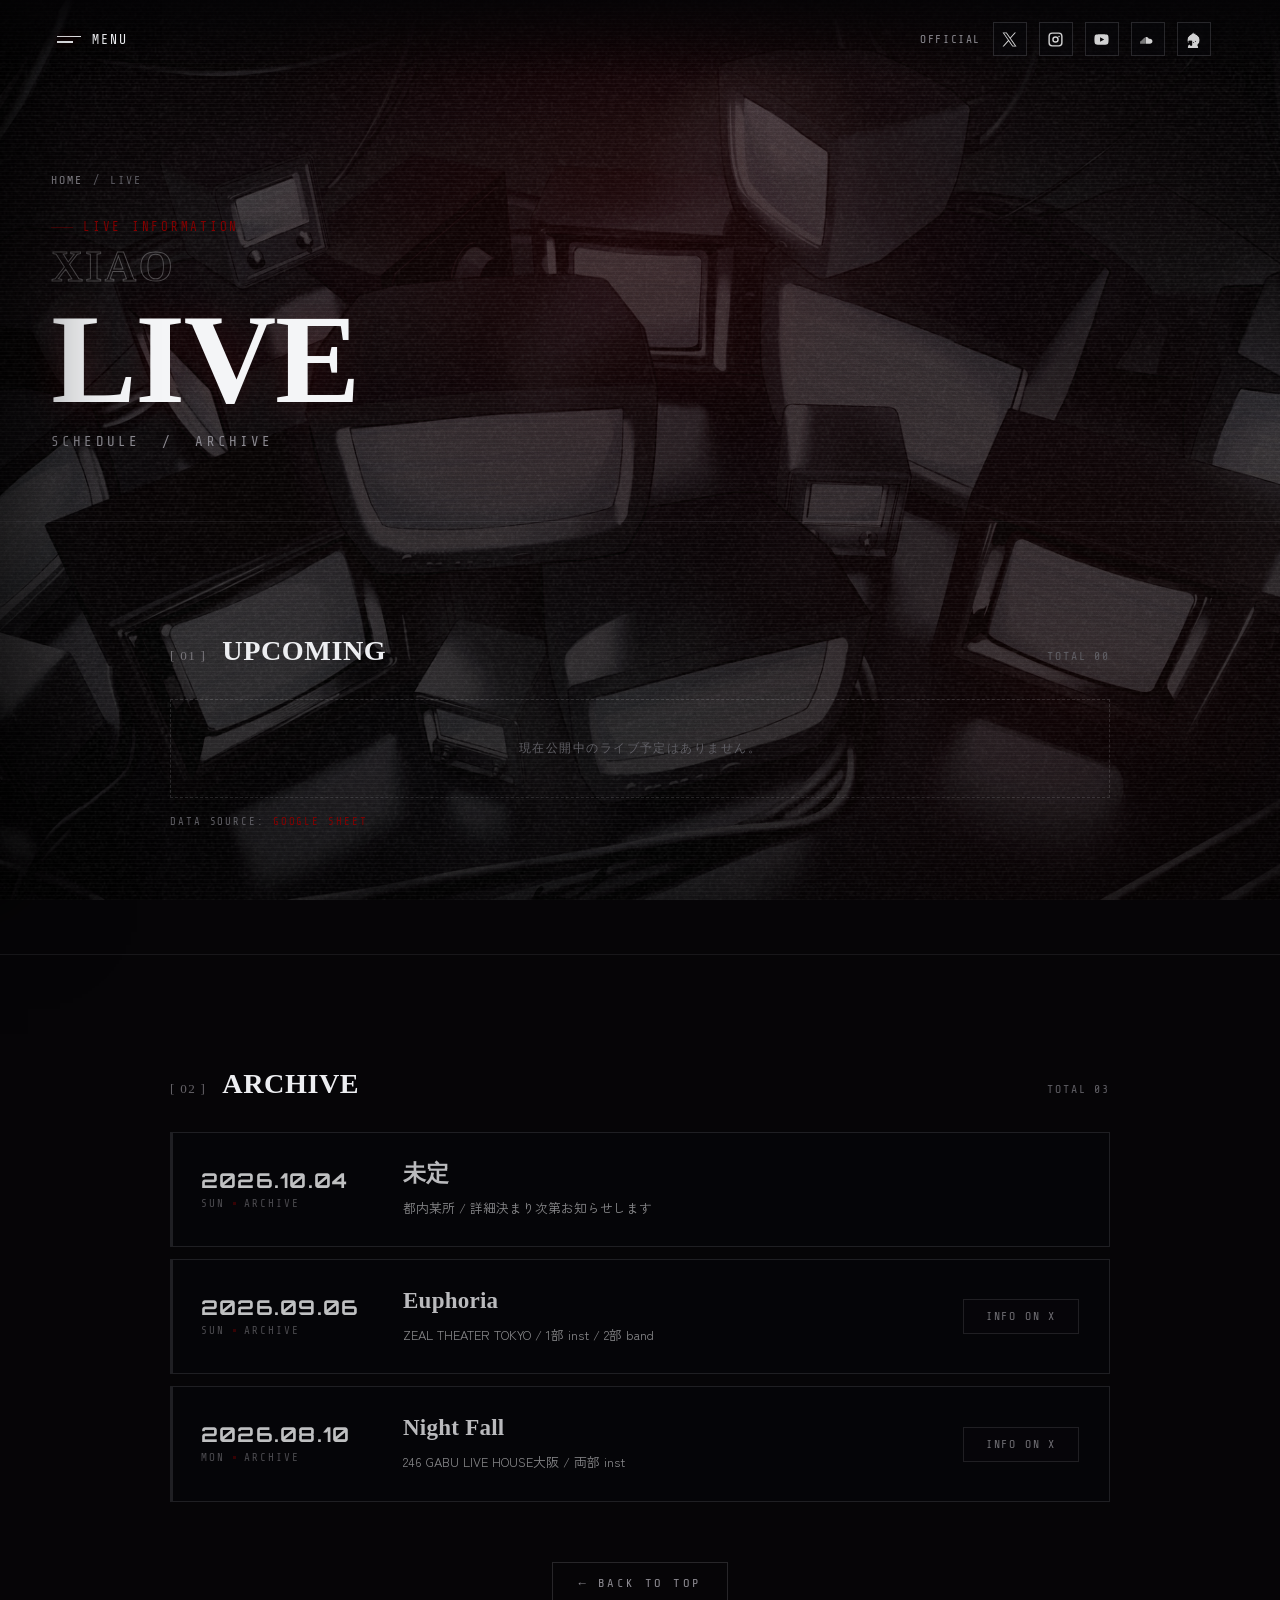
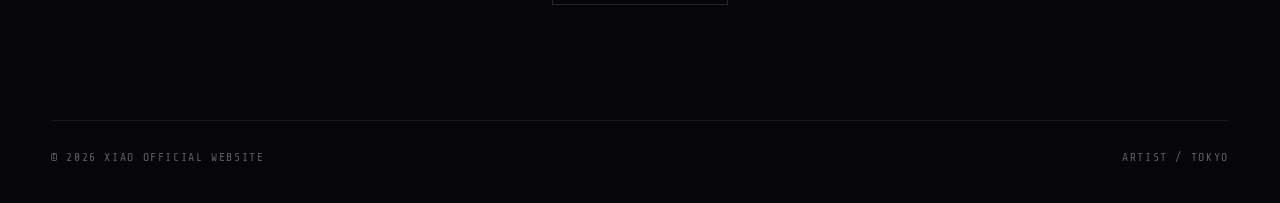
==== commit 949ab78f: "fix: PCでのLiveレイアウトを詰め、トップにもフライヤーと本文を出す - Liveのリストは1行が短くPCで間延びするため、専用の narrow ラッパー（940px）を追加 - フライヤーを" ====
--- a/live.html
+++ b/live.html
@@ -100,7 +100,7 @@
 
       <!-- upcoming -->
       <section class="section section--line" aria-labelledby="upcoming-h">
-        <div class="wrap">
+        <div class="wrap wrap--narrow">
           <div class="list-head">
             <div class="sec-head" style="margin: 0">
               <span class="idx">[ 01 ]</span>
@@ -117,7 +117,7 @@
 
       <!-- archive -->
       <section class="section section--line" aria-labelledby="archive-h">
-        <div class="wrap">
+        <div class="wrap wrap--narrow">
           <div class="list-head">
             <div class="sec-head" style="margin: 0">
               <span class="idx">[ 02 ]</span>
--- a/pages.css
+++ b/pages.css
@@ -95,6 +95,9 @@
 }
 
 /* ---------- Live list ---------- */
+
+/* Liveのように1行が短いリストは、PCで幅いっぱいに広げると間延びするので絞る */
+.wrap--narrow { width: min(940px, calc(100% - clamp(32px, 8vw, 120px))); }
 .live-list { list-style: none; margin: 0; padding: 0; display: grid; gap: 12px; }
 
 .live-item {
@@ -194,25 +197,25 @@
 /* 告知ツイート埋め込み（Sheetsの告知ツイートURLから生成） */
 .live-embed {
   display: grid;
-  grid-template-columns: minmax(0, 210px) minmax(0, 1fr);
-  gap: clamp(14px, 2vw, 22px);
+  grid-template-columns: minmax(0, clamp(220px, 36%, 360px)) minmax(0, 1fr);
+  gap: clamp(14px, 2.4vw, 28px);
   align-items: start;
   margin: 0 clamp(18px, 2.6vw, 30px) clamp(18px, 2.4vw, 26px);
   padding: 16px;
   border: 1px solid var(--line-soft);
   background: rgba(6, 5, 7, 0.5);
 }
+/* フライヤーは縦横比がまちまちなので切り抜かずに全体を見せる */
 .live-embed__img {
   width: 100%;
-  aspect-ratio: 4/3;
-  object-fit: cover;
+  height: auto;
   border: 1px solid var(--line-soft);
   filter: saturate(0.85) contrast(1.05);
 }
 .live-embed__text {
   margin: 0;
-  font-size: clamp(0.76rem, 0.92vw, 0.88rem);
-  line-height: 1.95;
+  font-size: clamp(0.78rem, 0.98vw, 0.95rem);
+  line-height: 1.9;
   color: rgba(237, 238, 241, 0.7);
   white-space: pre-wrap;
 }
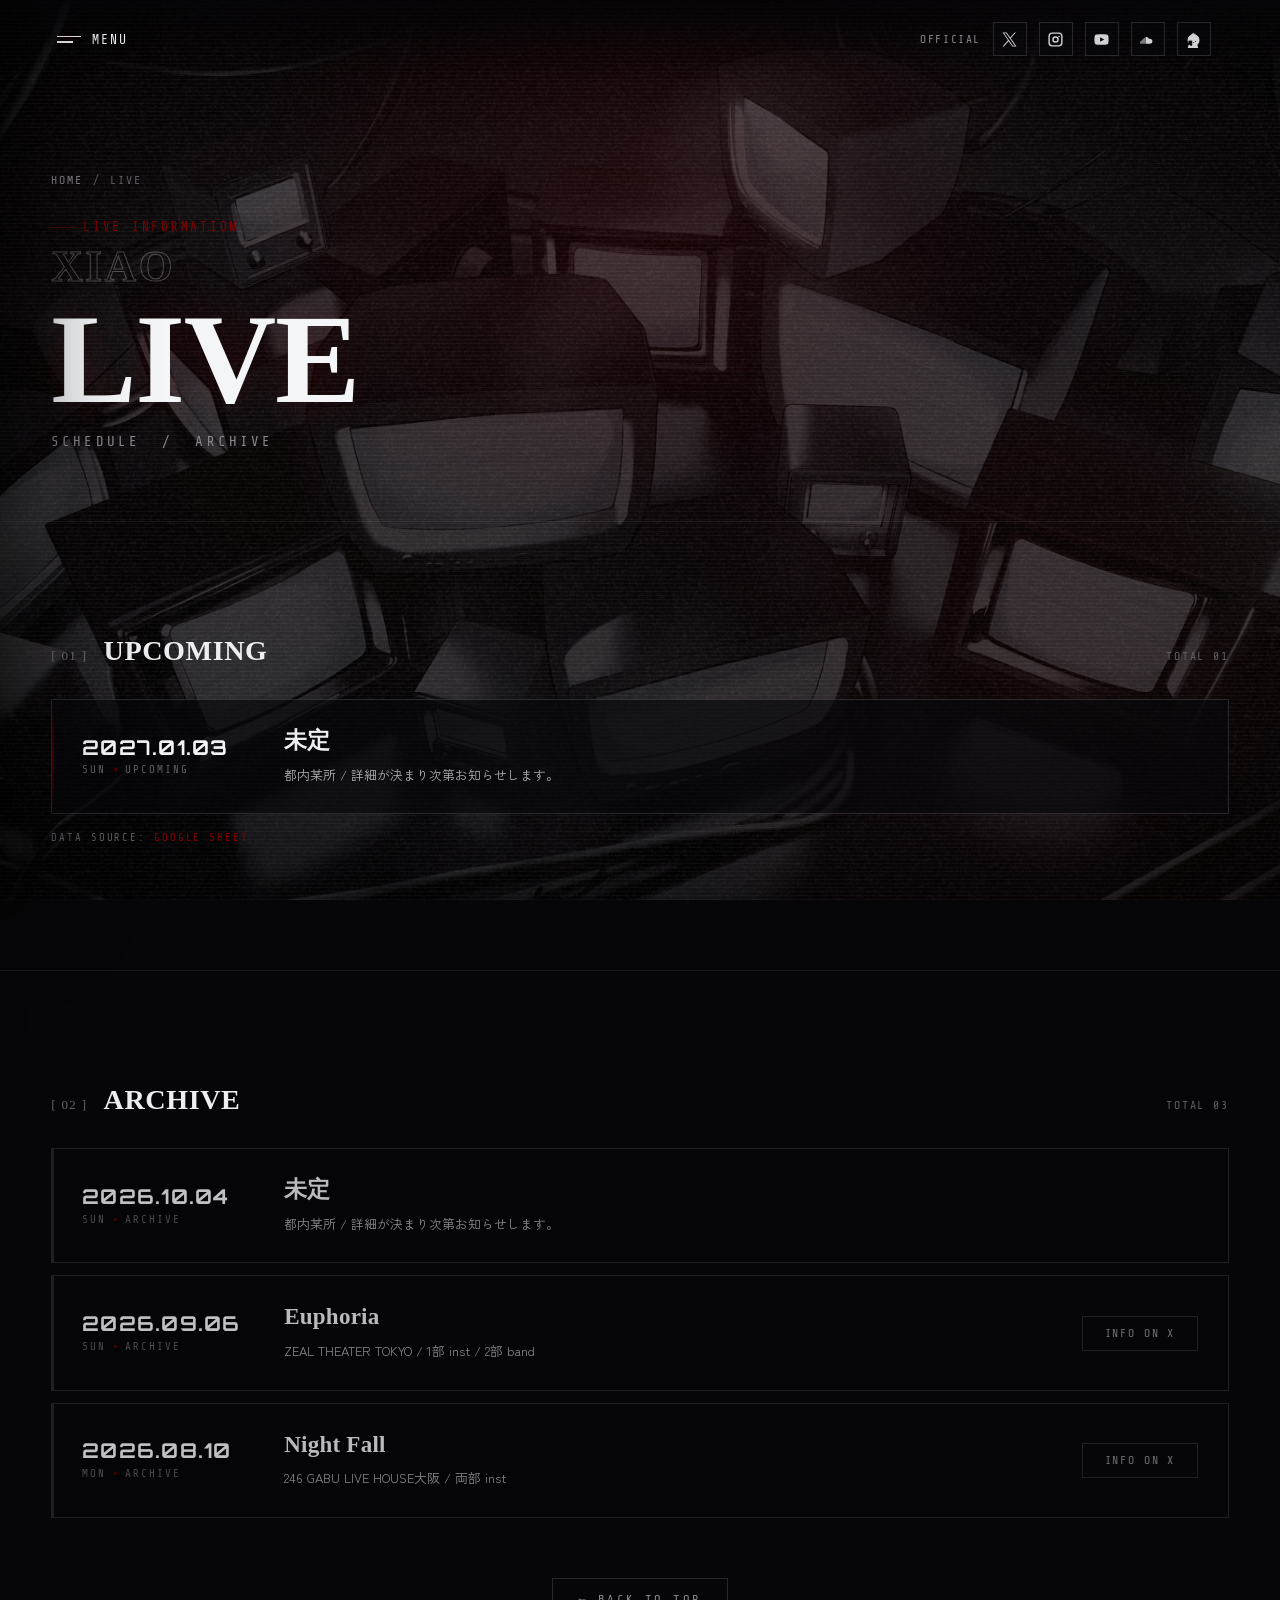
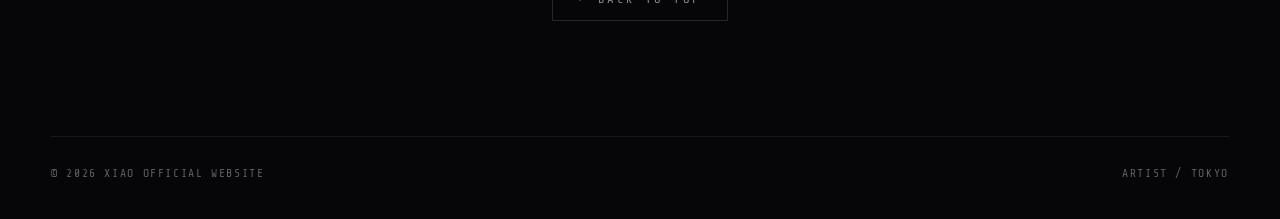
==== commit 9424e5bf: "fix: Liveセクションの横幅を他のセクションと揃える 横長フライヤーが全幅で入るようになり間延びが解消したため、 先に入れた940pxの narrow ラッパーを廃止して1180pxへ戻す。  " ====
--- a/live.html
+++ b/live.html
@@ -100,7 +100,7 @@
 
       <!-- upcoming -->
       <section class="section section--line" aria-labelledby="upcoming-h">
-        <div class="wrap wrap--narrow">
+        <div class="wrap">
           <div class="list-head">
             <div class="sec-head" style="margin: 0">
               <span class="idx">[ 01 ]</span>
@@ -117,7 +117,7 @@
 
       <!-- archive -->
       <section class="section section--line" aria-labelledby="archive-h">
-        <div class="wrap wrap--narrow">
+        <div class="wrap">
           <div class="list-head">
             <div class="sec-head" style="margin: 0">
               <span class="idx">[ 02 ]</span>
--- a/pages.css
+++ b/pages.css
@@ -96,8 +96,6 @@
 
 /* ---------- Live list ---------- */
 
-/* Liveのように1行が短いリストは、PCで幅いっぱいに広げると間延びするので絞る */
-.wrap--narrow { width: min(940px, calc(100% - clamp(32px, 8vw, 120px))); }
 .live-list { list-style: none; margin: 0; padding: 0; display: grid; gap: 12px; }
 
 .live-item {
@@ -205,6 +203,10 @@
   border: 1px solid var(--line-soft);
   background: rgba(6, 5, 7, 0.5);
 }
+/* 横長フライヤーは1カラムにして横幅いっぱいに見せ、本文をその下に置く */
+.live-embed--wide { grid-template-columns: minmax(0, 1fr); }
+.live-embed--wide .live-embed__img { max-width: 100%; }
+
 /* フライヤーは縦横比がまちまちなので切り抜かずに全体を見せる */
 .live-embed__img {
   width: 100%;
